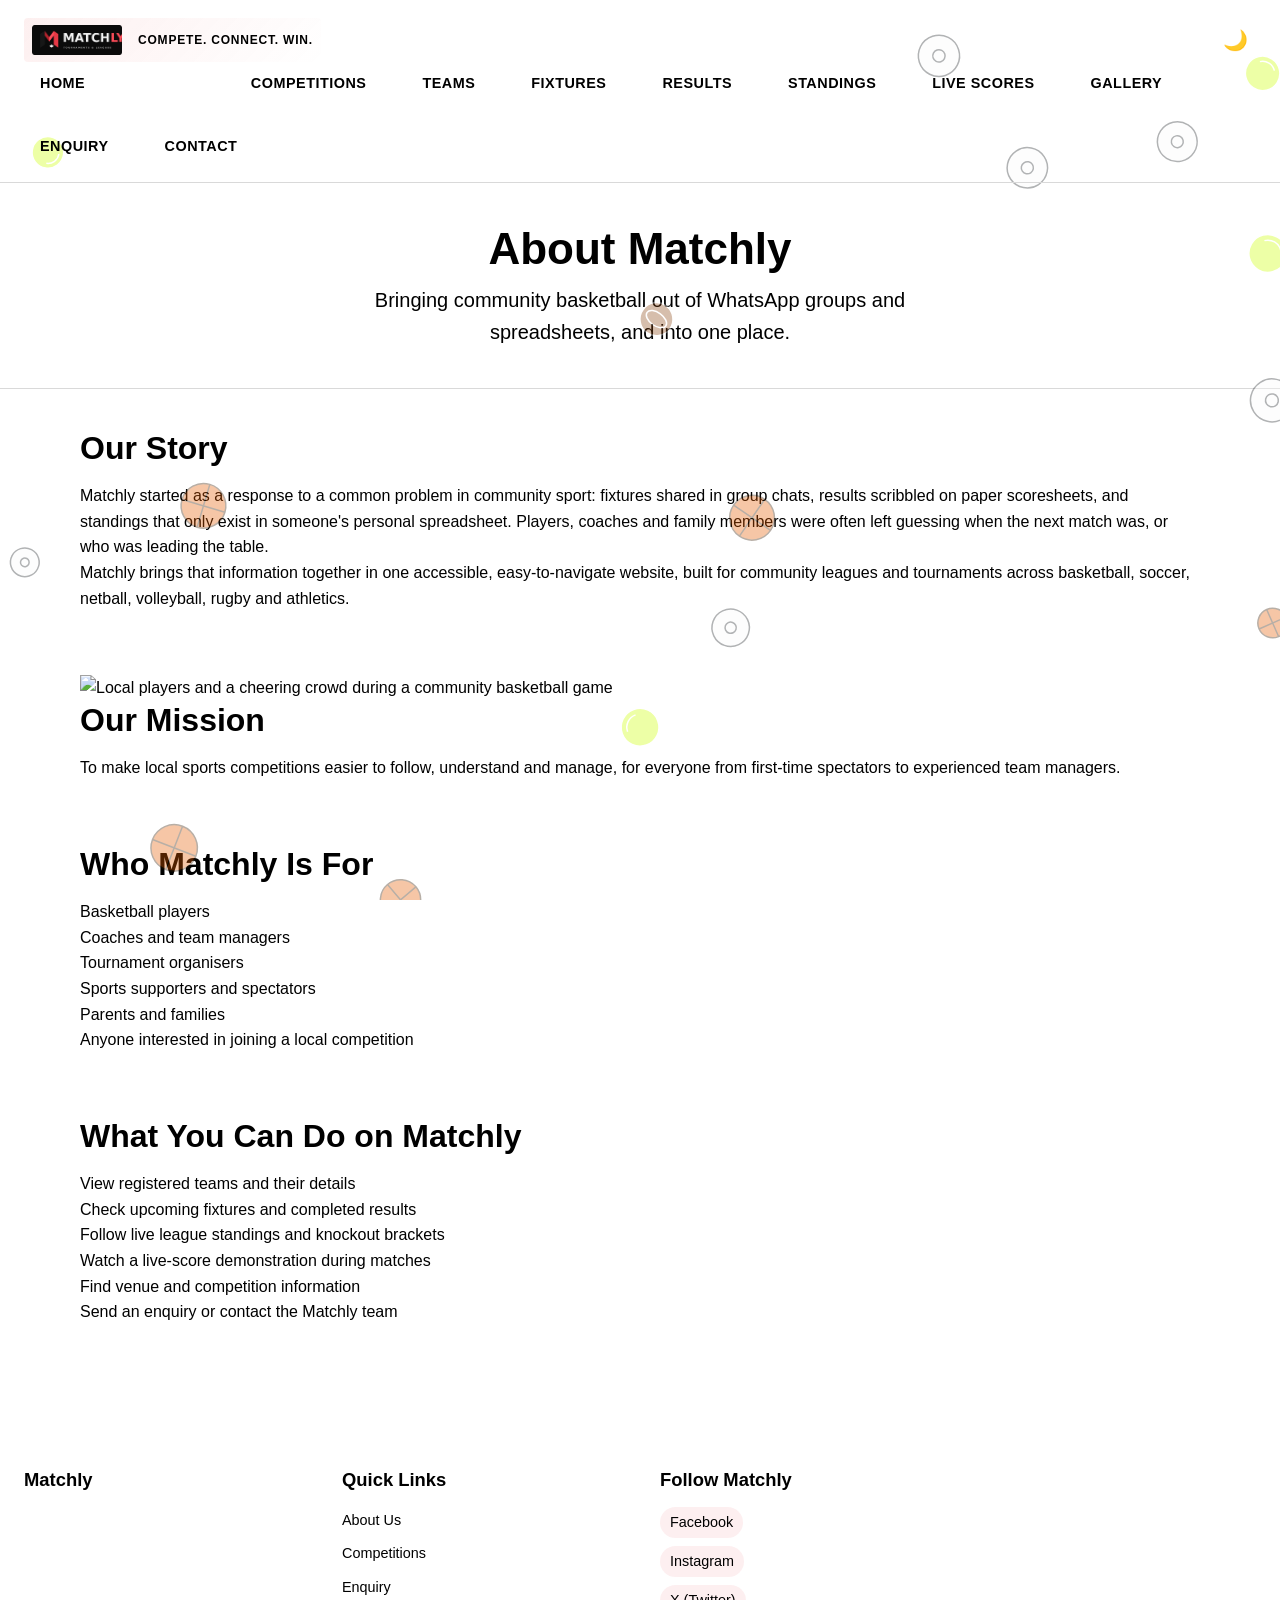
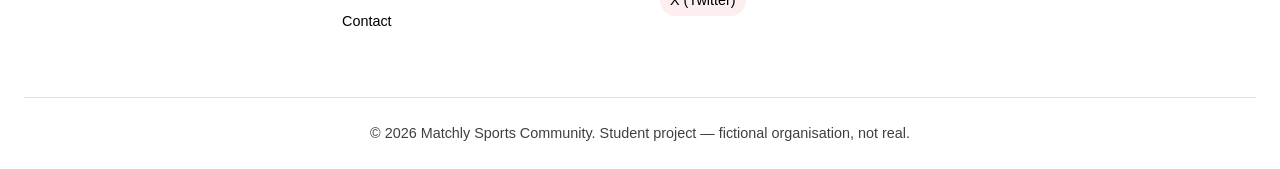
==== HTML pages/aboutUs.html @ 0869d288 "copied all my part 2 work into my part 3 repository I copied all my part 2 work into my part 3 repos" ====
<!DOCTYPE html>
<html lang="en">
<head>
  <meta charset="UTF-8" />
  <meta name="viewport" content="width=device-width, initial-scale=1.0" />
  <title>MATCHLY | Competitions</title>
  <meta name="description" content="Browse MATCHLY tournaments and leagues, view the knockout bracket, and see how teams advance." />
  <link rel="stylesheet" href="../css/style.css">
  <script src="../js/script.js"></script>
</head>

<body>
  <a class="skip-link" href="#main-content">Skip to main content</a>

  <header class="site-header">
    <div class="logo">
      <a href="aboutUs.html">
        <img class="logo-mark" src="../Images/matchly.logo.png" alt="Matchly Logo" width="120" height="40" /> <p class="tagline">Compete. Connect. Win.</p>
      </a>
    </div>

    <button id="nav-toggle" class="nav-toggle" type="button" aria-controls="primary-navigation" aria-expanded="false">
      <span class="sr-only">Open menu</span>
      &#9776;
    </button>

    <button id="theme-toggle" class="theme-toggle" type="button" aria-label="Switch to dark mode">&#127769;</button>

    <nav class="site-nav" aria-label="Primary navigation">
      <ul id="primary-navigation" class="nav-links">
        <li><a href="index.html">Home</a></li>
        <li><a href="aboutUs.html" aria-current="page">About</a></li>
        <li><a href="competitions.html">Competitions</a></li>
        <li><a href="teams.html">Teams</a></li>
        <li><a href="fixtures.html">Fixtures</a></li>
        <li><a href="results.html">Results</a></li>
        <li><a href="standings.html">Standings</a></li>
        <li><a href="liveScores.html">Live Scores</a></li>
        <li><a href="gallery.html">Gallery</a></li>
        <li><a href="enquiry.html">Enquiry</a></li>
        <li><a href="contact.html">Contact</a></li>
      </ul>
    </nav>
  </header>

  <main id="main-content">

    <section class="page-hero">
      <h1>About Matchly</h1>
      <p>Bringing community basketball out of WhatsApp groups and spreadsheets, and into one place.</p>
    </section>

    <section class="about-story">
      <h2>Our Story</h2>
      <p>Matchly started as a response to a common problem in community sport: fixtures shared in group chats, results scribbled on paper scoresheets, and standings that only exist in someone's personal spreadsheet. Players, coaches and family members were often left guessing when the next match was, or who was leading the table.</p>
      <p>Matchly brings that information together in one accessible, easy-to-navigate website, built for community leagues and tournaments across basketball, soccer, netball, volleyball, rugby and athletics.</p>
    </section>

    <figure class="about-image">
      <img src="https://images.pexels.com/photos/31747029/pexels-photo-31747029.jpeg?auto=compress&cs=tinysrgb&w=500" alt="Local players and a cheering crowd during a community basketball game" />
    </figure>

    <section class="about-mission">
      <h2>Our Mission</h2>
      <p>To make local sports competitions easier to follow, understand and manage, for everyone from first-time spectators to experienced team managers.</p>
    </section>

    <section class="about-audience">
      <h2>Who Matchly Is For</h2>
      <ul class="audience-list">
        <li>Basketball players</li>
        <li>Coaches and team managers</li>
        <li>Tournament organisers</li>
        <li>Sports supporters and spectators</li>
        <li>Parents and families</li>
        <li>Anyone interested in joining a local competition</li>
      </ul>
    </section>

    <section class="about-features">
      <h2>What You Can Do on Matchly</h2>
      <ul class="audience-list">
        <li>View registered teams and their details</li>
        <li>Check upcoming fixtures and completed results</li>
        <li>Follow live league standings and knockout brackets</li>
        <li>Watch a live-score demonstration during matches</li>
        <li>Find venue and competition information</li>
        <li>Send an enquiry or contact the Matchly team</li>
      </ul>
    </section>


  </main>

  <footer class="site-footer">
    <div class="footer-about">
      <h2>Matchly</h2>
    </div>

    <nav class="footer-links" aria-label="Footer navigation">
      <h3>Quick Links</h3>
      <ul>
        <li><a href="aboutUs.html">About Us</a></li>
        <li><a href="competitions.html">Competitions</a></li>
        <li><a href="enquiry.html">Enquiry</a></li>
        <li><a href="contact.html">Contact</a></li>
      </ul>
    </nav>

    <div class="footer-social">
      <h3>Follow Matchly</h3>
      <ul class="social-links">
        <li><a href="#" aria-label="Matchly on Facebook">Facebook</a></li>
        <li><a href="#" aria-label="Matchly on Instagram">Instagram</a></li>
        <li><a href="#" aria-label="Matchly on X (Twitter)">X (Twitter)</a></li>
      </ul>
    </div>

    <p class="copyright">&copy; 2026 Matchly Sports Community. Student project &mdash; fictional organisation, not real.</p>
  </footer>

</body>
</html>
---- css/style.css ----
/* 1. RESET / DEFAULTS */

* {
  box-sizing: border-box;
  margin: 0;
  padding: 0;
}

html {
  -webkit-text-size-adjust: 100%;
  scroll-behavior: smooth;
}

body {
  min-height: 100vh;
}

img {
  max-width: 100%;
  display: block;
}

a {
  color: inherit;
  text-decoration: none;
}

button {
  font: inherit;
  cursor: pointer;
  border: none;
  background: none;
}

input,
textarea,
select {
  font: inherit;
  color: inherit;
}

h1, h2, h3, h4, h5, h6 {
  font-weight: 700;
  line-height: 1.2;
}

p {
  line-height: 1.6;
}

ul, ol {
  list-style: none;
}


/* 2. VARIABLES / DESIGN SYSTEM */

:root {
  /*  LIGHT MODE COLOURS */
  -color-bg: #F8F1E5;
  -color-surface: #FFFFFF;
  -color-header-bg: #FFFFFF;
  -color-footer-bg: #111111;
  -color-footer-text: #F8F1E5;
  -color-text: #111111;
  -color-text-secondary: rgba(17, 17, 17, 0.7);
  --color-border: #D9D9D9;
  -color-primary: #E63A3A;
  -color-primary-hover: #B4232C;

  --shadow-sm: 0 1px 3px rgba(0, 0, 0, 0.08);
  --shadow-md: 0 4px 14px rgba(0, 0, 0, 0.12);

  --radius-sm: 4px;
  --radius-md: 10px;
  --radius-lg: 20px;

  --space-xs: 0.5rem;
  --space-sm: 1rem;
  --space-md: 1.5rem;
  --space-lg: 2.5rem;
  --space-xl: 4rem;

  --font-size-sm: 0.9rem;
  --font-size-base: 1rem;
  --font-size-lg: 1.25rem;
  --font-size-xl: 2rem;
  --font-size-xxl: 2.75rem;

  --max-width: 1200px;
  --transition-speed: 0.2s;
}

/* ---- DARK MODE COLOURS ---- */
/* Activated when <html data-theme="dark"> is set  */
[data-theme="dark"] {
  --color-bg: #0B0B0B;
  --color-surface: #242424;
  --color-header-bg: #171717;
  --color-footer-bg: #171717;
  --color-footer-text: #F5F5F5;
  --color-text: #F5F5F5;
  --color-text-secondary: #B8B8B8;
  --color-border: #333333;
  --color-primary: #E63946;
  --color-primary-hover: #FF4D5A;

  --shadow-sm: 0 1px 3px rgba(0, 0, 0, 0.5);
  --shadow-md: 0 4px 16px rgba(0, 0, 0, 0.6);
}


/*  3. GLOBAL PAGE STYLING */

body {
  font-family: 'Segoe UI', Roboto, Helvetica, Arial, sans-serif;
  background-color: var(--color-bg);
  color: var(--color-text);
  line-height: 1.6;
  transition: background-color var(--transition-speed), color var(--transition-speed);
}

.site-header,
footer.site-footer {
  width: 100%;
}

main {
  width: 100%;
  max-width: var(--max-width);
  margin-left: auto;
  margin-right: auto;
  padding: 0 var(--space-lg); /* Increased side padding for the entire main area */
}

main > section:first-of-type {
  padding-top: var(--space-lg);
}

main > section {
  margin-bottom: var(--space-xl);
}

h1 { font-size: var(--font-size-xxl); }
h2 { font-size: var(--font-size-xl); margin-bottom: var(--space-sm); }
h3 { font-size: var(--font-size-lg); margin-bottom: var(--space-xs); }

p {
  color: var(--color-text-secondary);
}

a:hover {
  color: var(--color-primary);
}

/* Forces the page-hero bottom border/line to span the entire screen width */
.page-hero {
  text-align: center;
  padding: var(--space-xl) var(--space-md) var(--space-lg);
  border-bottom: 1px solid var(--color-border);
  margin-bottom: var(--space-lg);
  width: 100vw;
  position: relative;
  left: 50%;
  right: 50%;
  margin-left: -50vw;
  margin-right: -50vw;
  background-color: var(--color-header-bg);
}

.page-hero p {
  font-size: var(--font-size-lg);
  max-width: 650px;
  margin: var(--space-xs) auto 0;
}


/*  4. HEADER / NAVIGATION */

.site-header {
  display: flex;
  align-items: center;
  justify-content: space-between;
  flex-wrap: wrap;
  background-color: var(--color-header-bg);
  border-bottom: 1px solid var(--color-border);
  padding: var(--space-sm) var(--space-md);
  position: sticky;
  top: 0;
  z-index: 100;
}

.logo a {
  display: flex;
  align-items: center;
  gap: var(--space-sm);
  padding: 4px 8px;
  background: linear-gradient(135deg, rgba(230, 58, 58, 0.08), transparent);
  border-left: 3px solid var(--color-primary);
  border-radius: var(--radius-sm);
}

.logo-mark {
  width: 90px;
  height: 36px;
  object-fit: contain;
}

.logo-container {
  display: flex;
  flex-direction: column;
}

.logo-text {
  font-size: 1.35rem;
  font-weight: 900;
  letter-spacing: 1.5px;
  color: var(--color-text);
  text-transform: uppercase;
  line-height: 1.1;
}

.tagline {
  font-size: 0.75rem;
  font-weight: 700;
  color: var(--color-primary);
  letter-spacing: 0.8px;
  text-transform: uppercase;
  margin-top: 1px;
}

.site-nav {
  display: flex;
  align-items: center;
}

.nav-links {
  display: flex;
  flex-wrap: wrap;
  align-items: center;
  gap: var(--space-md);
}

.nav-links a {
  display: inline-block;
  font-weight: 700;
  font-size: var(--font-size-sm);
  letter-spacing: 0.5px;
  text-transform: uppercase;
  color: var(--color-text);
  padding: 0.5rem 1rem;
  border-radius: var(--radius-lg);
  transition: background-color var(--transition-speed), color var(--transition-speed);
}

.nav-links a:hover {
  background-color: var(--color-primary);
  color: #FFFFFF;
}

.nav-links a[aria-current="page"] {
  background-color: var(--color-primary);
  color: #FFFFFF;
}

.nav-toggle {
  display: none;
  font-size: 1.5rem;
  color: var(--color-text);
  padding: var(--space-xs);
}

.theme-toggle {
  font-size: 1.25rem;
  padding: var(--space-xs);
  margin-left: var(--space-sm);
  border-radius: var(--radius-sm);
  transition: background-color var(--transition-speed);
}

.theme-toggle:hover {
  background-color: var(--color-bg);
}


/* 5. HERO SECTIONS */

.hero {
  display: flex;
  align-items: center;
  justify-content: space-between;
  gap: var(--space-xl);
  padding: var(--space-xl) 0;
  flex-wrap: wrap;
}

.hero-text {
  flex: 1 1 400px;
}

.hero-text h1 {
  margin-bottom: var(--space-sm);
}

.hero-text p {
  font-size: var(--font-size-lg);
  margin-bottom: var(--space-md);
  max-width: 500px;
}

.hero-image {
  flex: 1 1 400px;
}

.hero-image img {
  border-radius: var(--radius-lg);
  box-shadow: var(--shadow-md);
  width: 100%;
  height: 350px;
  object-fit: cover;
}

.page-hero {
  text-align: center;
  padding: var(--space-xl) 0 var(--space-lg);
  border-bottom: 1px solid var(--color-border);
  margin-bottom: var(--space-lg);
}

.page-hero p {
  font-size: var(--font-size-lg);
  max-width: 650px;
  margin: var(--space-xs) auto 0;
}


/* 6. CARD GRID SYSTEM (reused by Home, Teams, Competitions, Gallery) */

.card-grid {
  display: grid;
  grid-template-columns: repeat(auto-fit, minmax(220px, 1fr));
  gap: var(--space-md);
}

.tag-card {
  background-color: var(--color-surface);
  border: 1px solid var(--color-border);
  border-radius: var(--radius-md);
  padding: var(--space-md);
  text-align: center;
  transition: transform var(--transition-speed), box-shadow var(--transition-speed);
}

.tag-card:hover {
  transform: translateY(-4px);
  box-shadow: var(--shadow-md);
}

.tag-card h3 {
  color: var(--color-primary);
}

.home-cta {
  text-align: center;
  padding: var(--space-lg);
  background-color: var(--color-surface);
  border: 1px solid var(--color-border);
  border-radius: var(--radius-md);
}

.home-cta p {
  margin-bottom: var(--space-md);
}


/* 7. UPCOMING MATCH CARD */

.match-card {
  display: flex;
  align-items: center;
  justify-content: space-between;
  flex-wrap: wrap;
  gap: var(--space-md);
  background-color: var(--color-surface);
  border: 1px solid var(--color-border);
  border-radius: var(--radius-md);
  padding: var(--space-md) var(--space-lg);
  transition: box-shadow var(--transition-speed);
}

.match-card:hover {
  box-shadow: var(--shadow-md);
}

.match-team {
  display: flex;
  flex-direction: column;
  align-items: center;
  gap: var(--space-xs);
  font-weight: 700;
}

.badge-initial {
  display: flex;
  align-items: center;
  justify-content: center;
  width: 44px;
  height: 44px;
  border-radius: 50%;
  background-color: var(--color-primary);
  color: #FFFFFF;
  font-weight: 800;
  font-size: var(--font-size-lg);
}

.match-vs {
  font-weight: 800;
  color: var(--color-text-secondary);
  font-size: var(--font-size-lg);
}

.match-details {
  text-align: right;
  font-size: var(--font-size-sm);
  color: var(--color-text-secondary);
}

.match-details strong {
  color: var(--color-text);
}


/* 8. COMPETITIONS PAGE (tabs are also reused by the Standings page) */

.tab-buttons {
  display: flex;
  flex-wrap: wrap;
  gap: var(--space-xs);
  margin-bottom: var(--space-lg);
  border-bottom: 1px solid var(--color-border);
}

.tab-btn {
  padding: var(--space-sm) var(--space-md);
  font-weight: 700;
  color: var(--color-text-secondary);
  border-bottom: 3px solid transparent;
  transition: color var(--transition-speed), border-color var(--transition-speed);
}

.tab-btn:hover {
  color: var(--color-primary);
}

.tab-btn[aria-selected="true"] {
  color: var(--color-primary);
  border-bottom-color: var(--color-primary);
}

.competition-card {
  background-color: var(--color-surface);
  border: 1px solid var(--color-border);
  border-radius: var(--radius-md);
  overflow: hidden;
  padding-bottom: var(--space-md);
  transition: transform var(--transition-speed), box-shadow var(--transition-speed);
}

.competition-card:hover {
  transform: translateY(-4px);
  box-shadow: var(--shadow-md);
}

.competition-card img {
  width: 100%;
  height: 160px;
  object-fit: cover;
}

.competition-card h3,
.competition-card > p,
.competition-card .btn {
  margin-left: var(--space-sm);
  margin-right: var(--space-sm);
}

.competition-card h3 {
  margin-top: var(--space-sm);
}

.competition-card .btn {
  margin-top: var(--space-sm);
}

.sport-tag {
  display: inline-block;
  margin: var(--space-sm) var(--space-sm) 0;
  padding: 2px 10px;
  background-color: var(--color-primary);
  color: #FFFFFF;
  font-size: var(--font-size-sm);
  font-weight: 700;
  border-radius: var(--radius-sm);
}

.bracket {
  margin-top: var(--space-xl);
}

.bracket-round {
  margin-bottom: var(--space-md);
}

.bracket-list li {
  background-color: var(--color-surface);
  border: 1px solid var(--color-border);
  border-radius: var(--radius-sm);
  padding: var(--space-sm);
  margin-bottom: var(--space-xs);
}

.bracket-list .winner {
  color: var(--color-primary);
  font-weight: 800;
}

.bracket-note {
  font-size: var(--font-size-sm);
  color: var(--color-text-secondary);
  margin-top: var(--space-sm);
}


/*  9. DATA TABLES (Standings, Results, Fixtures, Competitions preview table) */

.data-table {
  width: 100%;
  border-collapse: collapse;
  background-color: var(--color-surface);
  border-radius: var(--radius-md);
  overflow: hidden;
}

.data-table caption {
  text-align: left;
  font-weight: 700;
  padding: var(--space-sm);
  background-color: var(--color-surface);
}

.data-table th,
.data-table td {
  padding: var(--space-sm);
  text-align: left;
  border-bottom: 1px solid var(--color-border);
  font-size: var(--font-size-sm);
}

.data-table th {
  background-color: var(--color-bg);
  font-weight: 700;
  text-transform: uppercase;
  letter-spacing: 0.5px;
}

.data-table tbody tr:hover {
  background-color: var(--color-bg);
}

.table-note {
  font-size: var(--font-size-sm);
  color: var(--color-text-secondary);
  margin-top: var(--space-xs);
}

.fixture-table-section,
.results-table-section,
.tab-panel {
  overflow-x: auto;
}

.fixture-filters form,
.athletics-fixtures,
.athletics-results,
.athletics-highlights {
  background-color: var(--color-surface);
  border: 1px solid var(--color-border);
  border-radius: var(--radius-md);
  padding: var(--space-md);
}

.fixture-filters form {
  display: flex;
  flex-wrap: wrap;
  gap: var(--space-md);
  align-items: flex-end;
}

.filter-field {
  display: flex;
  flex-direction: column;
  gap: var(--space-xs);
  min-width: 180px;
}

.filter-field label {
  font-weight: 700;
  font-size: var(--font-size-sm);
}

.filter-field select {
  padding: 0.6rem;
  border: 1px solid var(--color-border);
  border-radius: var(--radius-sm);
  background-color: var(--color-bg);
  color: var(--color-text);
}

.athletics-fixtures li,
.athletics-results li {
  padding: var(--space-xs) 0;
  border-bottom: 1px solid var(--color-border);
}

.athletics-fixtures li:last-child,
.athletics-results li:last-child {
  border-bottom: none;
}

.no-results {
  text-align: center;
  color: var(--color-text-secondary);
  padding: var(--space-md);
}


/* 10. BUTTONS */

.btn {
  display: inline-block;
  padding: 0.75rem 1.5rem;
  border-radius: var(--radius-sm);
  font-weight: 700;
  font-size: var(--font-size-base);
  text-align: center;
  cursor: pointer;
  transition: background-color var(--transition-speed), color var(--transition-speed), transform var(--transition-speed);
}

.btn-primary {
  background-color: var(--color-primary);
  color: #FFFFFF;
}

.btn-primary:hover {
  background-color: var(--color-primary-hover);
}

.btn-secondary {
  background-color: transparent;
  color: var(--color-primary);
  border: 2px solid var(--color-primary);
}

.btn-secondary:hover {
  background-color: var(--color-primary);
  color: #FFFFFF;
}

.btn-block {
  display: block;
  width: 100%;
}

.btn:active {
  transform: scale(0.98);
}


/* 11. ENQUIRY FORM */

.enquiry-form-section {
  max-width: 600px;
  margin: 0 auto;
}

.form-field {
  margin-bottom: var(--space-md);
  display: flex;
  flex-direction: column;
}

.form-field label {
  font-weight: 700;
  margin-bottom: var(--space-xs);
}

.form-field input,
.form-field textarea,
.form-field select {
  padding: 0.75rem;
  border: 1px solid var(--color-border);
  border-radius: var(--radius-sm);
  background-color: var(--color-surface);
  color: var(--color-text);
  transition: border-color var(--transition-speed);
}

.form-field textarea {
  resize: vertical;
  min-height: 140px;
}

.form-field input:focus,
.form-field textarea:focus,
.form-field select:focus {
  outline: none;
  border-color: var(--color-primary);
}

.field-error {
  display: block;
  color: var(--color-primary-hover);
  font-size: var(--font-size-sm);
  margin-top: var(--space-xs);
  min-height: 1.2em;
}

.form-success {
  margin-top: var(--space-md);
  padding: var(--space-sm);
  border: 2px solid var(--color-primary);
  border-radius: var(--radius-sm);
  color: var(--color-primary);
  font-weight: 700;
  text-align: center;
}

.team-search form {
  display: flex;
  flex-wrap: wrap;
  gap: var(--space-md);
  align-items: flex-end;
  margin-bottom: var(--space-lg);
}

.team-search label {
  font-weight: 700;
  font-size: var(--font-size-sm);
  display: block;
  margin-bottom: var(--space-xs);
}

.team-search input[type="search"],
.team-search select {
  padding: 0.6rem;
  border: 1px solid var(--color-border);
  border-radius: var(--radius-sm);
  background-color: var(--color-surface);
  color: var(--color-text);
}


/*  12. CONTACT PAGE */

.contact-details {
  max-width: 700px;
  margin: 0 auto;
  background-color: var(--color-surface);
  border: 1px solid var(--color-border);
  border-radius: var(--radius-md);
  padding: var(--space-lg);
}

.contact-image img {
  border-radius: var(--radius-md);
  margin-bottom: var(--space-md);
  width: 100%;
  height: 220px;
  object-fit: cover;
}

.contact-list li {
  padding: var(--space-sm) 0;
  border-bottom: 1px solid var(--color-border);
}

.contact-list li:last-child {
  border-bottom: none;
}

.contact-label {
  display: inline-block;
  color: var(--color-primary);
  font-weight: 800;
  margin-right: var(--space-xs);
}


/* TEAMS PAGE */

.team-card {
  background-color: var(--color-surface);
  border: 1px solid var(--color-border);
  border-radius: var(--radius-md);
  padding: var(--space-md);
  transition: transform var(--transition-speed), box-shadow var(--transition-speed);
}

.team-card:hover {
  transform: translateY(-4px);
  box-shadow: var(--shadow-md);
}

.team-card img {
  border-radius: var(--radius-sm);
  width: 100%;
  height: 160px;
  object-fit: cover;
  margin-bottom: var(--space-sm);
}

.photo-credit {
  font-size: 0.75rem;
  color: var(--color-text-secondary);
  margin: var(--space-xs) 0;
}

.photo-credit a {
  text-decoration: underline;
}


/*  GALLERY PAGE */

.gallery-filters {
  margin-bottom: var(--space-lg);
}

.filter-buttons {
  display: flex;
  flex-wrap: wrap;
  gap: var(--space-xs);
}

.filter-btn {
  padding: 0.5rem 1rem;
  border: 2px solid var(--color-border);
  border-radius: var(--radius-lg);
  font-weight: 700;
  font-size: var(--font-size-sm);
  color: var(--color-text);
  transition: background-color var(--transition-speed), color var(--transition-speed), border-color var(--transition-speed);
}

.filter-btn:hover {
  border-color: var(--color-primary);
  color: var(--color-primary);
}

.filter-btn[aria-pressed="true"] {
  background-color: var(--color-primary);
  border-color: var(--color-primary);
  color: #FFFFFF;
}

.gallery-grid {
  display: grid;
  grid-template-columns: repeat(auto-fit, minmax(260px, 1fr));
  gap: var(--space-md);
}

.gallery-item figure {
  background-color: var(--color-surface);
  border: 1px solid var(--color-border);
  border-radius: var(--radius-md);
  overflow: hidden;
}

.gallery-item img {
  width: 100%;
  height: 200px;
  object-fit: cover;
}

.gallery-item figcaption {
  padding: var(--space-sm);
  font-size: var(--font-size-sm);
  color: var(--color-text-secondary);
}

.gallery-item figcaption a {
  text-decoration: underline;
}

.gallery-disclaimer {
  font-size: var(--font-size-sm);
  color: var(--color-text-secondary);
  text-align: center;
}


/* 15. LIVE SCORES PAGE */

.live-game-card {
  background-color: var(--color-surface);
  border: 1px solid var(--color-border);
  border-radius: var(--radius-md);
  padding: var(--space-md);
  margin-bottom: var(--space-md);
  position: relative;
}

.live-badge {
  display: inline-block;
  background-color: var(--color-primary);
  color: #FFFFFF;
  font-weight: 800;
  font-size: var(--font-size-sm);
  padding: 2px 10px;
  border-radius: var(--radius-sm);
  margin-bottom: var(--space-sm);
}

.live-score {
  display: flex;
  align-items: center;
  justify-content: center;
  gap: var(--space-sm);
  font-size: var(--font-size-xl);
  font-weight: 800;
  margin-bottom: var(--space-xs);
}

.live-team {
  font-size: var(--font-size-base);
  font-weight: 700;
}

.live-dash {
  color: var(--color-text-secondary);
}

.live-status,
.live-venue {
  text-align: center;
  color: var(--color-text-secondary);
  font-size: var(--font-size-sm);
}

.upcoming-live {
  background-color: var(--color-surface);
  border: 1px solid var(--color-border);
  border-radius: var(--radius-md);
  padding: var(--space-md);
}

.live-disclaimer {
  font-size: var(--font-size-sm);
  color: var(--color-text-secondary);
  text-align: center;
}


/* 16. FOOTER  */
.site-footer {
  background: linear-gradient(180deg, var(--color-surface) 0%, var(--color-footer-bg) 100%);
  color: var(--color-footer-text);
  padding: calc(var(--space-xl) + 1rem) var(--space-md) var(--space-md);
  display: grid;
  grid-template-columns: repeat(auto-fit, minmax(220px, 1fr));
  gap: var(--space-lg);
  border-top: 3px solid var(--color-primary);
  position: relative;
  overflow: hidden;
}

.site-footer::before {
  content: '';
  position: absolute;
  top: -50px;
  right: -50px;
  width: 200px;
  height: 200px;
  background: var(--color-primary);
  opacity: 0.08;
  border-radius: 50%;
  pointer-events: none;
}

.site-footer h2,
.site-footer h3 {
  color: var(--color-text);
  font-size: 1.15rem;
  margin-bottom: var(--space-sm);
  position: relative;
}

[data-theme="dark"] .site-footer h2,
[data-theme="dark"] .site-footer h3 {
  color: var(--color-footer-text);
}

.site-footer .footer-links a,
.site-footer .footer-social a {
  color: var(--color-text-secondary);
  font-size: var(--font-size-sm);
  transition: all var(--transition-speed) ease;
}

[data-theme="dark"] .site-footer .footer-links a,
[data-theme="dark"] .site-footer .footer-social a {
  color: var(--color-footer-text);
  opacity: 0.85;
}

.footer-links ul,
.footer-social ul {
  display: flex;
  flex-direction: column;
  gap: var(--space-xs);
}

/* Cute link hover slide */
.footer-links a {
  display: inline-block;
}

.footer-links a:hover {
  opacity: 1;
  color: var(--color-primary);
  transform: translateX(4px);
}

/* pill badges for social links */
.social-links a {
  display: inline-flex;
  align-items: center;
  gap: var(--space-xs);
  padding: 4px 10px;
  background-color: rgba(230, 57, 70, 0.08);
  border-radius: var(--radius-lg);
  width: fit-content;
}

.social-links a:hover {
  background-color: var(--color-primary);
  color: #FFFFFF !important;
  transform: translateX(4px);
}

.copyright {
  grid-column: 1 / -1;
  border-top: 1px solid var(--color-border);
  padding-top: var(--space-md);
  margin-top: var(--space-md);
  font-size: var(--font-size-sm);
  text-align: center;
  opacity: 0.75;
  color: var(--color-text-secondary);
}

[data-theme="dark"] .copyright {
  color: var(--color-footer-text);
}

/*  17. RESPONSIVE DESIGN */

@media (max-width: 900px) {
  .hero {
    flex-direction: column;
    text-align: center;
  }

  .hero-image {
    order: -1;
  }

  .match-card {
    flex-direction: column;
    text-align: center;
  }

  .match-details {
    text-align: center;
  }
}

@media (max-width: 600px) {
  .nav-toggle {
    display: block;
    order: 2;
  }

  .theme-toggle {
    order: 1;
  }

  .site-nav {
    width: 100%;
    order: 3;
  }

  .nav-links {
    display: none;
    flex-direction: column;
    align-items: stretch;
    width: 100%;
    gap: 0;
    padding-top: var(--space-sm);
  }

  .nav-links.nav-open {
    display: flex;
  }

  .nav-links a {
    width: 100%;
    padding: var(--space-sm) 0;
    border-bottom: 1px solid var(--color-border);
  }

  h1 { font-size: var(--font-size-xl); }
  h2 { font-size: var(--font-size-lg); }

  .card-grid,
  .gallery-grid {
    grid-template-columns: 1fr;
  }

  .tab-buttons {
    flex-wrap: wrap;
  }

  .fixture-filters form,
  .team-search form {
    flex-direction: column;
    align-items: stretch;
  }

  .data-table th,
  .data-table td {
    padding: var(--space-xs);
    font-size: 0.8rem;
  }

  .contact-details {
    padding: var(--space-md);
  }

  .site-footer {
    text-align: center;
  }

  .footer-links ul,
  .social-links {
    align-items: center;
  }
}


/*  18. ACCESSIBILITY */
.sr-only {
  position: absolute;
  width: 1px;
  height: 1px;
  padding: 0;
  margin: -1px;
  overflow: hidden;
  clip: rect(0, 0, 0, 0);
  white-space: nowrap;
  border: 0;
}

.skip-link {
  position: absolute;
  top: -100px;
  left: 0;
  background-color: var(--color-primary);
  color: #FFFFFF;
  padding: var(--space-sm) var(--space-md);
  z-index: 1000;
  transition: top var(--transition-speed);
}

.skip-link:focus {
  top: 0;
}

a:focus-visible,
button:focus-visible,
input:focus-visible,
textarea:focus-visible,
select:focus-visible {
  outline: 3px solid var(--color-primary);
  outline-offset: 2px;
}

@media (prefers-reduced-motion: reduce) {
  * {
    animation-duration: 0.001ms !important;
    animation-iteration-count: 1 !important;
    transition-duration: 0.001ms !important;
    scroll-behavior: auto !important;
  }
}


/* 19. INTERACTION STATES  */

a,
button,
.tag-card,
.competition-card,
.match-card,
.team-card,
.gallery-item figure,
.live-game-card,
input,
textarea,
select {
  transition: background-color var(--transition-speed) ease,
              color var(--transition-speed) ease,
              border-color var(--transition-speed) ease,
              box-shadow var(--transition-speed) ease,
              transform var(--transition-speed) ease;
}

/* BOUNCING SPORTS BALLS ANIMATION */

#sport-balls-canvas {
  position: fixed;
  top: 0;
  left: 0;
  width: 100vw;
  height: 100vh;
  pointer-events: none;
  z-index: 99; /* Sits right above background but below modals/headers */
  opacity: 0.35; /* Subtle and cute, doesn't distract from text */
}

[data-theme="dark"] #sport-balls-canvas {
  opacity: 0.45;
}

/*  PULSING LIVE BADGE ANIMATION */
@keyframes livePulse {
  0% {
    box-shadow: 0 0 0 0 rgba(230, 57, 70, 0.6);
    transform: scale(1);
  }
  70% {
    box-shadow: 0 0 0 10px rgba(230, 57, 70, 0);
    transform: scale(1.03);
  }
  100% {
    box-shadow: 0 0 0 0 rgba(230, 57, 70, 0);
    transform: scale(1);
  }
}

.live-badge, 
[data-status="live"] {
  animation: livePulse 2s infinite cubic-bezier(0.4, 0, 0.6, 1);
}

/*  SCROLL REVEAL ANIMATION CLASSES */
.reveal-on-scroll {
  opacity: 0;
  transform: translateY(30px);
  transition: opacity 0.8s ease-out, transform 0.8s cubic-bezier(0.16, 1, 0.3, 1);
  will-change: opacity, transform;
}

.reveal-on-scroll.is-visible {
  opacity: 1;
  transform: translateY(0);
}

/* GALLERY PHOTO STYLING  */

/* Main gallery container layout */
main > div[style*="flex"] {
  display: grid !important;
  grid-template-columns: repeat(auto-fit, minmax(320px, 1fr));
  gap: var(--space-lg, 24px);
  padding: var(--space-md, 16px) 0;
}

/* Individual sport section cards */
.gallery-category-section {
  background: var(--color-surface, #1e1e1e);
  border: 1px solid var(--color-border, #2b2b2b) !important;
  border-radius: 16px;
  padding: 24px !important;
  box-shadow: 0 8px 24px rgba(0, 0, 0, 0.2);
  transition: transform 0.3s ease, box-shadow 0.3s ease;
}

.gallery-category-section:hover {
  transform: translateY(-4px);
  box-shadow: 0 12px 32px rgba(230, 57, 70, 0.15);
}

/* Sport category headings */
.gallery-category-section h2 {
  font-size: 1.25rem;
  color: var(--color-text, #ffffff);
  margin-bottom: 16px;
  padding-bottom: 8px;
  border-bottom: 2px solid var(--color-primary, #e63946);
  display: inline-block;
}

/* Image grid inside each category */
.gallery-category-section div[style*="grid"] {
  display: grid !important;
  grid-template-columns: repeat(2, 1fr) !important;
  gap: 10px !important;
}

/* Individual photo figures */
.gallery-category-section figure {
  position: relative;
  overflow: hidden;
  border-radius: 10px;
  background: #000;
  aspect-ratio: 1 / 1;
}

/* Images with smooth zoom hover effect */
.gallery-category-section img {
  width: 100% !important;
  height: 100% !important;
  object-fit: cover !important;
  transition: transform 0.5s cubic-bezier(0.16, 1, 0.3, 1);
}

.gallery-category-section figure:hover img {
  transform: scale(1.08);
}

/* Caption styling */
.gallery-category-section figcaption {
  position: absolute;
  bottom: 0;
  left: 0;
  right: 0;
  background: linear-gradient(to top, rgba(0,0,0,0.8), transparent);
  color: #fff;
  padding: 8px;
  font-size: 0.85rem;
  text-align: center;
  opacity: 0;
  transition: opacity 0.3s ease;
}

.gallery-category-section figure:hover figcaption {
  opacity: 1;
}

/* Smooth filter transition effect */
.gallery-category-section {
  animation: fadeIn 0.4s ease-in-out;
}

@keyframes fadeIn {
  from { opacity: 0; transform: scale(0.97); }
  to { opacity: 1; transform: scale(1); }
}
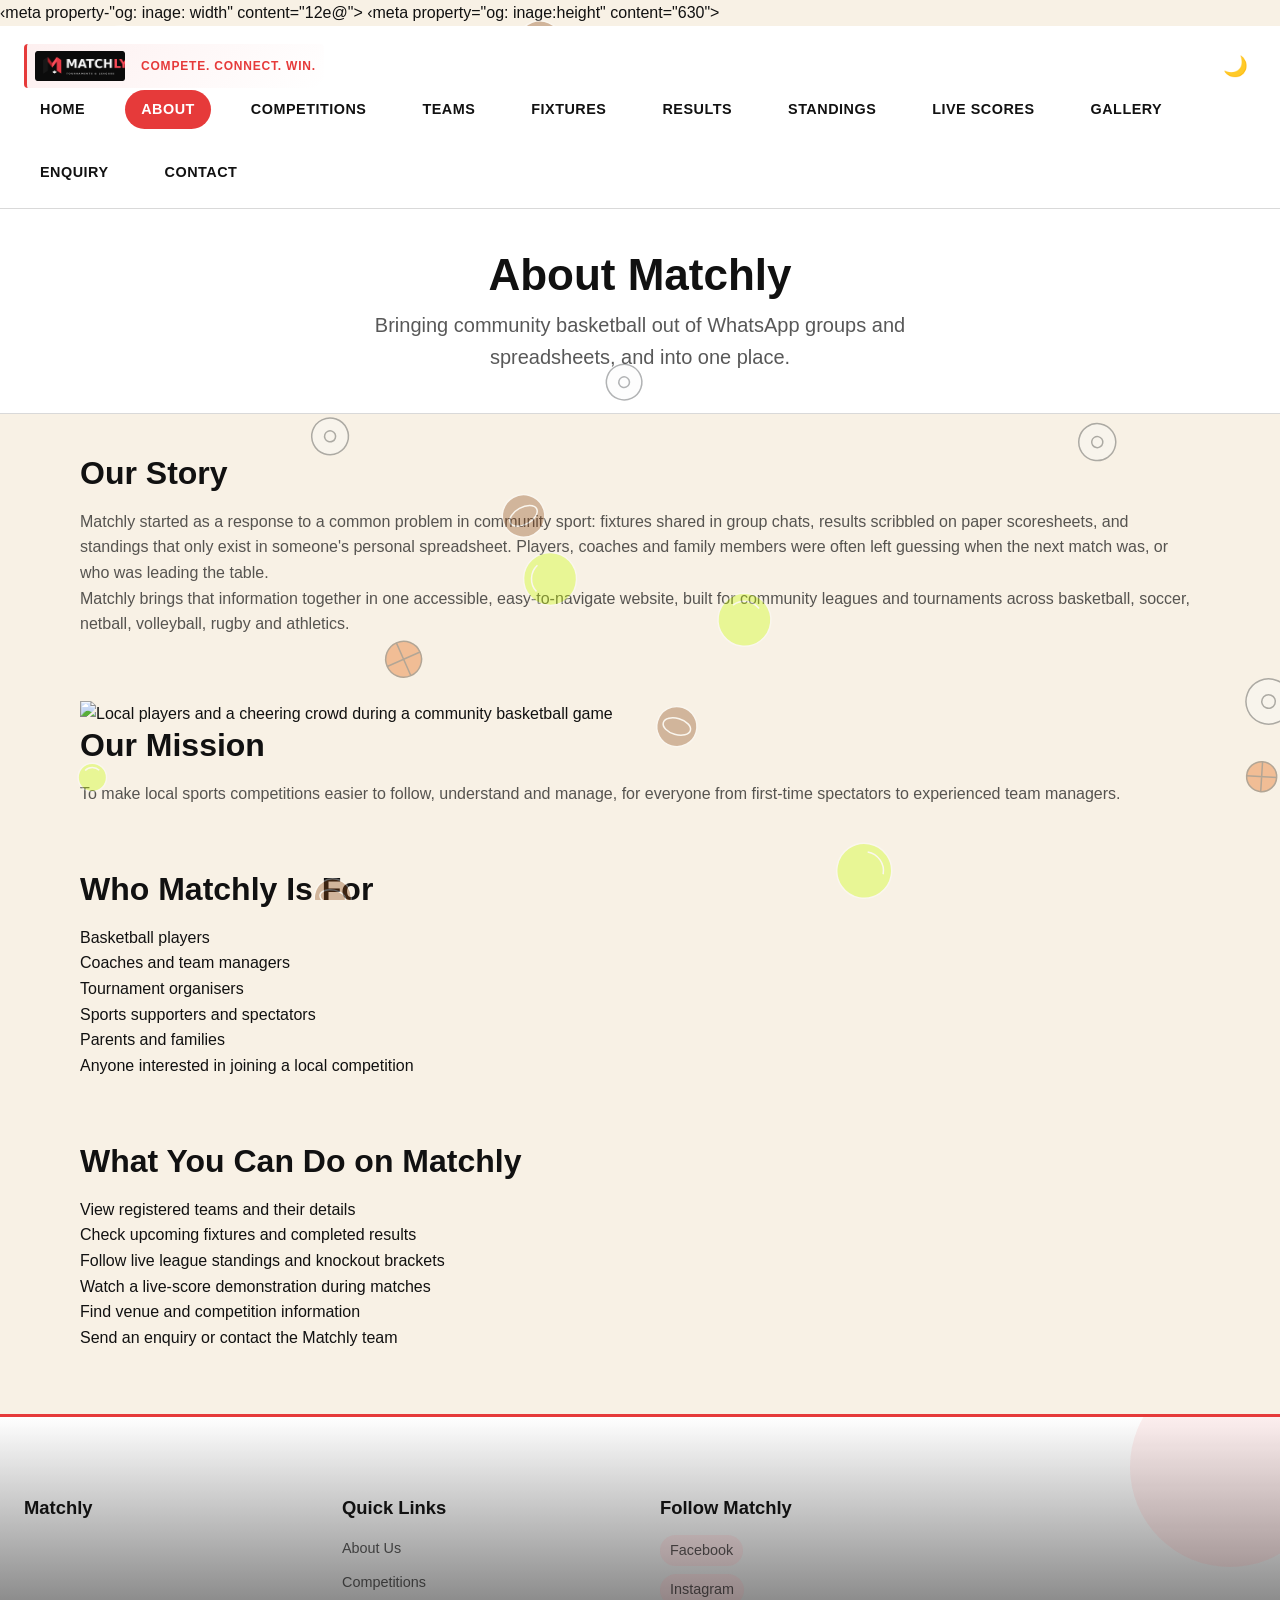
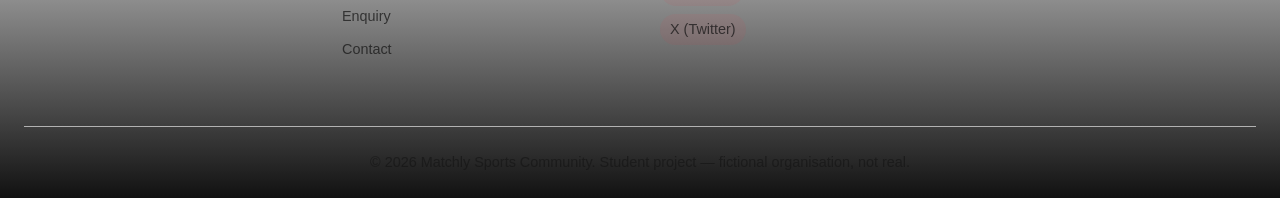
==== commit f167f642: "Update aboutUs.html" ====
--- a/HTML pages/aboutUs.html
+++ b/HTML pages/aboutUs.html
@@ -8,6 +8,14 @@
   <link rel="stylesheet" href="../css/style.css">
   <script src="../js/script.js"></script>
 </head>
+
+<meta property "og:type" content="website"›
+<meta property="og:url" content="                  >
+<meta property="og:title" content="                                 ">
+<meta property="og: description" content="
+<meta property="og: image content="../Images/matchly.logo.png">
+‹meta property-"og: inage: width" content="12e@">
+‹meta property="og: inage:height" content="630">
 
 <body>
   <a class="skip-link" href="#main-content">Skip to main content</a>
--- a/css/style.css
+++ b/css/style.css
@@ -57,16 +57,16 @@
 
 :root {
   /*  LIGHT MODE COLOURS */
-  -color-bg: #F8F1E5;
-  -color-surface: #FFFFFF;
-  -color-header-bg: #FFFFFF;
-  -color-footer-bg: #111111;
-  -color-footer-text: #F8F1E5;
-  -color-text: #111111;
-  -color-text-secondary: rgba(17, 17, 17, 0.7);
+  --color-bg: #F8F1E5;
+  --color-surface: #FFFFFF;
+  --color-header-bg: #FFFFFF;
+  --color-footer-bg: #111111;
+  --color-footer-text: #F8F1E5;
+  --color-text: #111111;
+  --color-text-secondary: rgba(17, 17, 17, 0.7);
   --color-border: #D9D9D9;
-  -color-primary: #E63A3A;
-  -color-primary-hover: #B4232C;
+  --color-primary: #E63A3A;
+  --color-primary-hover: #B4232C;
 
   --shadow-sm: 0 1px 3px rgba(0, 0, 0, 0.08);
   --shadow-md: 0 4px 14px rgba(0, 0, 0, 0.12);
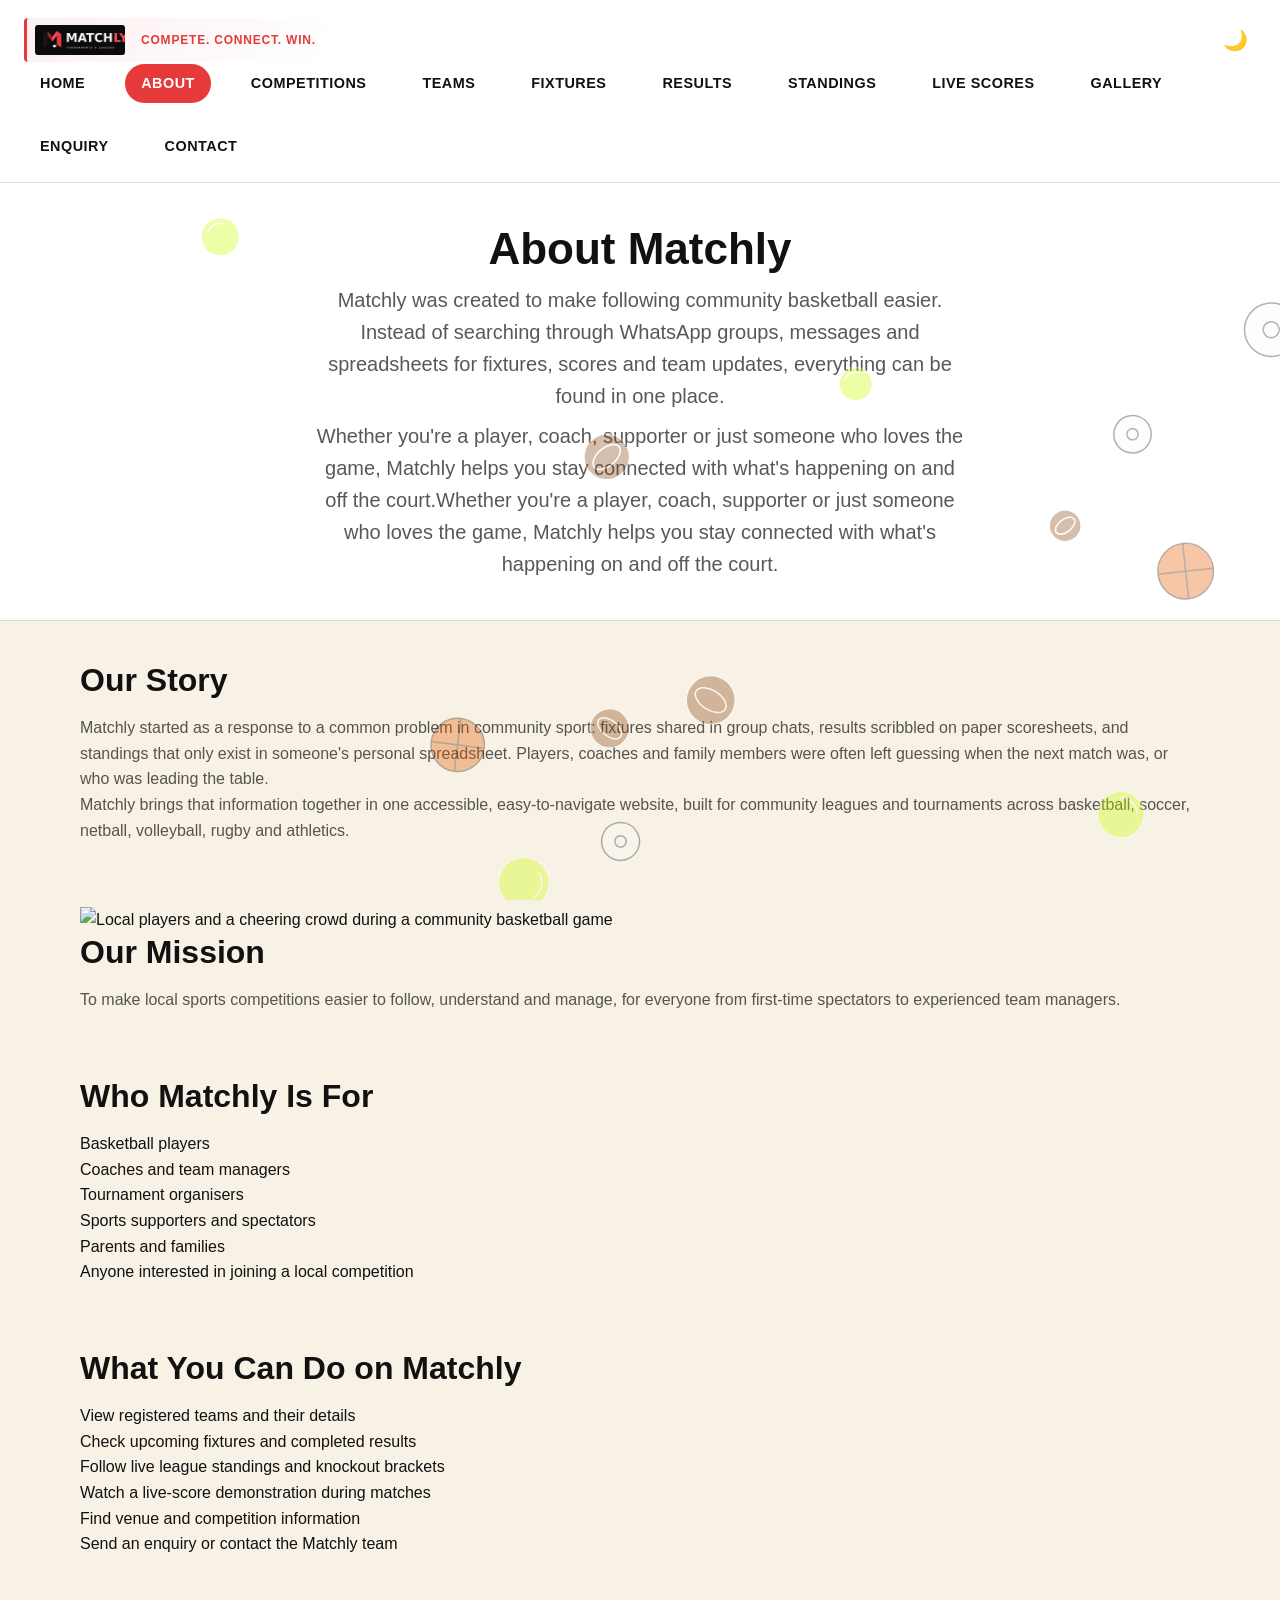
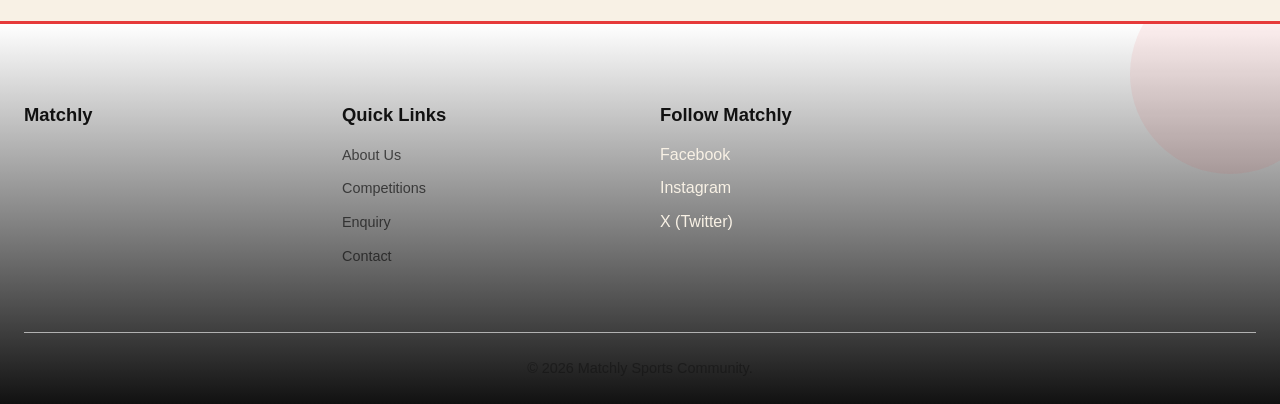
==== commit 067415b8: "Improve About page metadata and navigation Add page-specific SEO and social metadata, defer the scri" ====
--- a/HTML pages/aboutUs.html
+++ b/HTML pages/aboutUs.html
@@ -3,19 +3,12 @@
 <head>
   <meta charset="UTF-8" />
   <meta name="viewport" content="width=device-width, initial-scale=1.0" />
-  <title>MATCHLY | Competitions</title>
-  <meta name="description" content="Browse MATCHLY tournaments and leagues, view the knockout bracket, and see how teams advance." />
-  <link rel="stylesheet" href="../css/style.css">
-  <script src="../js/script.js"></script>
+    <title>About Matchly | Community Sports Platform</title>
+    <meta name="description" content="Learn about Matchly, a student project concept for bringing community sports fixtures, results, leagues and teams together." />
+    <link rel="stylesheet" href="../css/style.css">
+    <script src="../js/script.js"></script>
+
 </head>
-
-<meta property "og:type" content="website"›
-<meta property="og:url" content="                  >
-<meta property="og:title" content="                                 ">
-<meta property="og: description" content="
-<meta property="og: image content="../Images/matchly.logo.png">
-‹meta property-"og: inage: width" content="12e@">
-‹meta property="og: inage:height" content="630">
 
 <body>
   <a class="skip-link" href="#main-content">Skip to main content</a>
@@ -55,12 +48,14 @@
 
     <section class="page-hero">
       <h1>About Matchly</h1>
-      <p>Bringing community basketball out of WhatsApp groups and spreadsheets, and into one place.</p>
+      <p>Matchly was created to make following community basketball easier. Instead of searching through WhatsApp groups, messages and spreadsheets for fixtures, scores and team updates, everything can be found in one place.
+      <p>Whether you're a player, coach, supporter or just someone who loves the game, Matchly helps you stay connected with what's happening on and off the court.Whether you're a player, coach, supporter or just someone who loves the game, Matchly helps you stay connected with what's happening on and off the court.</p>
     </section>
 
     <section class="about-story">
       <h2>Our Story</h2>
-      <p>Matchly started as a response to a common problem in community sport: fixtures shared in group chats, results scribbled on paper scoresheets, and standings that only exist in someone's personal spreadsheet. Players, coaches and family members were often left guessing when the next match was, or who was leading the table.</p>
+      <p>Matchly started as a response to a common problem in community sport: fixtures shared in group chats, results scribbled on paper scoresheets, and standings that only exist in someone's personal spreadsheet.
+         Players, coaches and family members were often left guessing when the next match was, or who was leading the table.</p>
       <p>Matchly brings that information together in one accessible, easy-to-navigate website, built for community leagues and tournaments across basketball, soccer, netball, volleyball, rugby and athletics.</p>
     </section>
 
@@ -118,13 +113,13 @@
     <div class="footer-social">
       <h3>Follow Matchly</h3>
       <ul class="social-links">
-        <li><a href="#" aria-label="Matchly on Facebook">Facebook</a></li>
-        <li><a href="#" aria-label="Matchly on Instagram">Instagram</a></li>
-        <li><a href="#" aria-label="Matchly on X (Twitter)">X (Twitter)</a></li>
+        <li><span>Facebook</span></li>
+        <li><span>Instagram</span></li>
+        <li><span>X (Twitter)</span></li>
       </ul>
     </div>
 
-    <p class="copyright">&copy; 2026 Matchly Sports Community. Student project &mdash; fictional organisation, not real.</p>
+    <p class="copyright">&copy; 2026 Matchly Sports Community.</p>
   </footer>
 
 </body>
--- a/css/style.css
+++ b/css/style.css
@@ -4,6 +4,10 @@
   box-sizing: border-box;
   margin: 0;
   padding: 0;
+}
+
+[hidden] {
+  display: none !important;
 }
 
 html {
@@ -870,7 +874,7 @@
   gap: var(--space-md);
 }
 
-.gallery-item figure {
+.gallery-item {
   background-color: var(--color-surface);
   border: 1px solid var(--color-border);
   border-radius: var(--radius-md);
@@ -879,7 +883,7 @@
 
 .gallery-item img {
   width: 100%;
-  height: 200px;
+  height: 190px;
   object-fit: cover;
 }
 
@@ -1151,6 +1155,20 @@
   .site-footer {
     text-align: center;
   }
+
+  .gallery-lightbox {
+    width: 100%;
+    max-height: 100vh;
+    padding: var(--space-sm) 2.75rem;
+    border-radius: 0;
+  }
+
+  .gallery-lightbox figure img {
+    max-height: 68vh;
+  }
+
+  .lightbox-previous { left: 0.15rem; }
+  .lightbox-next { right: 0.15rem; }
 
   .footer-links ul,
   .social-links {
@@ -1277,86 +1295,157 @@
   transform: translateY(0);
 }
 
-/* GALLERY PHOTO STYLING  */
-
-/* Main gallery container layout */
-main > div[style*="flex"] {
-  display: grid !important;
-  grid-template-columns: repeat(auto-fit, minmax(320px, 1fr));
-  gap: var(--space-lg, 24px);
-  padding: var(--space-md, 16px) 0;
-}
-
-/* Individual sport section cards */
+/* GALLERY, MAP, AND FORM IMPROVEMENTS */
+.gallery-collections {
+  display: grid;
+  grid-template-columns: repeat(auto-fit, minmax(min(100%, 340px), 1fr));
+  gap: var(--space-lg);
+  margin-bottom: var(--space-xl);
+}
+
 .gallery-category-section {
-  background: var(--color-surface, #1e1e1e);
-  border: 1px solid var(--color-border, #2b2b2b) !important;
-  border-radius: 16px;
-  padding: 24px !important;
-  box-shadow: 0 8px 24px rgba(0, 0, 0, 0.2);
-  transition: transform 0.3s ease, box-shadow 0.3s ease;
-}
-
-.gallery-category-section:hover {
-  transform: translateY(-4px);
-  box-shadow: 0 12px 32px rgba(230, 57, 70, 0.15);
-}
-
-/* Sport category headings */
+  min-width: 0;
+  background-color: var(--color-surface);
+  border: 1px solid var(--color-border);
+  border-radius: var(--radius-md);
+  padding: var(--space-md);
+  box-shadow: var(--shadow-sm);
+}
+
 .gallery-category-section h2 {
-  font-size: 1.25rem;
-  color: var(--color-text, #ffffff);
-  margin-bottom: 16px;
-  padding-bottom: 8px;
-  border-bottom: 2px solid var(--color-primary, #e63946);
-  display: inline-block;
-}
-
-/* Image grid inside each category */
-.gallery-category-section div[style*="grid"] {
-  display: grid !important;
-  grid-template-columns: repeat(2, 1fr) !important;
-  gap: 10px !important;
-}
-
-/* Individual photo figures */
-.gallery-category-section figure {
-  position: relative;
+  padding-bottom: var(--space-xs);
+  border-bottom: 2px solid var(--color-primary);
+}
+
+.gallery-category-section .gallery-grid {
+  grid-template-columns: repeat(auto-fit, minmax(140px, 1fr));
+  gap: var(--space-sm);
+}
+
+.gallery-image-button {
+  display: block;
+  width: 100%;
   overflow: hidden;
-  border-radius: 10px;
-  background: #000;
-  aspect-ratio: 1 / 1;
-}
-
-/* Images with smooth zoom hover effect */
-.gallery-category-section img {
-  width: 100% !important;
-  height: 100% !important;
-  object-fit: cover !important;
-  transition: transform 0.5s cubic-bezier(0.16, 1, 0.3, 1);
-}
-
-.gallery-category-section figure:hover img {
-  transform: scale(1.08);
-}
-
-/* Caption styling */
-.gallery-category-section figcaption {
+  cursor: zoom-in;
+}
+
+.gallery-image-button img {
+  transition: transform var(--transition-speed) ease;
+}
+
+.gallery-image-button:hover img,
+.gallery-image-button:focus-visible img {
+  transform: scale(1.04);
+}
+
+.gallery-item figcaption {
+  min-height: 3.5em;
+  padding: var(--space-xs);
+  font-size: var(--font-size-sm);
+}
+
+.gallery-lightbox {
+  position: fixed;
+  inset: 0;
+  width: min(96vw, 1100px);
+  max-width: none;
+  max-height: 96vh;
+  margin: auto;
+  padding: var(--space-md) 4rem;
+  overflow: auto;
+  background-color: var(--color-surface);
+  color: var(--color-text);
+  border: 1px solid var(--color-border);
+  border-radius: var(--radius-md);
+}
+
+.gallery-lightbox::backdrop {
+  background-color: rgba(0, 0, 0, 0.85);
+}
+
+.gallery-lightbox figure {
+  margin: 0;
+  text-align: center;
+}
+
+.gallery-lightbox figure img {
+  display: block;
+  width: auto;
+  max-width: 100%;
+  height: auto;
+  max-height: 76vh;
+  margin: 0 auto;
+  object-fit: contain;
+}
+
+.gallery-lightbox figcaption {
+  margin-top: var(--space-sm);
+  color: var(--color-text);
+}
+
+.lightbox-toolbar {
+  display: flex;
+  justify-content: flex-end;
+  margin-bottom: var(--space-sm);
+}
+
+.lightbox-control {
   position: absolute;
-  bottom: 0;
-  left: 0;
-  right: 0;
-  background: linear-gradient(to top, rgba(0,0,0,0.8), transparent);
-  color: #fff;
-  padding: 8px;
-  font-size: 0.85rem;
+  top: 50%;
+  padding: var(--space-sm);
+  color: var(--color-text);
+  background-color: var(--color-surface);
+  border: 1px solid var(--color-border);
+  border-radius: 50%;
+  transform: translateY(-50%);
+}
+
+.lightbox-previous { left: 0.5rem; }
+.lightbox-next { right: 0.5rem; }
+
+.lightbox-position {
+  margin-top: var(--space-xs);
   text-align: center;
-  opacity: 0;
-  transition: opacity 0.3s ease;
-}
-
-.gallery-category-section figure:hover figcaption {
-  opacity: 1;
+}
+
+.venue-map-section,
+.contact-form-section {
+  margin-top: var(--space-lg);
+  padding-top: var(--space-md);
+  border-top: 1px solid var(--color-border);
+}
+
+.venue-map {
+  width: 100%;
+  min-height: 360px;
+  margin-top: var(--space-sm);
+  border: 1px solid var(--color-border);
+  border-radius: var(--radius-md);
+  background-color: var(--color-bg);
+  z-index: 0;
+}
+
+.map-attribution {
+  margin-top: var(--space-xs);
+  font-size: var(--font-size-sm);
+}
+
+.map-attribution a {
+  text-decoration: underline;
+}
+
+.form-summary {
+  margin-top: var(--space-md);
+  text-align: left;
+}
+
+.form-summary h3,
+.form-summary p + p {
+  margin-top: var(--space-sm);
+}
+
+#contact-mailto-container {
+  margin-top: var(--space-sm);
 }
 
 /* Smooth filter transition effect */
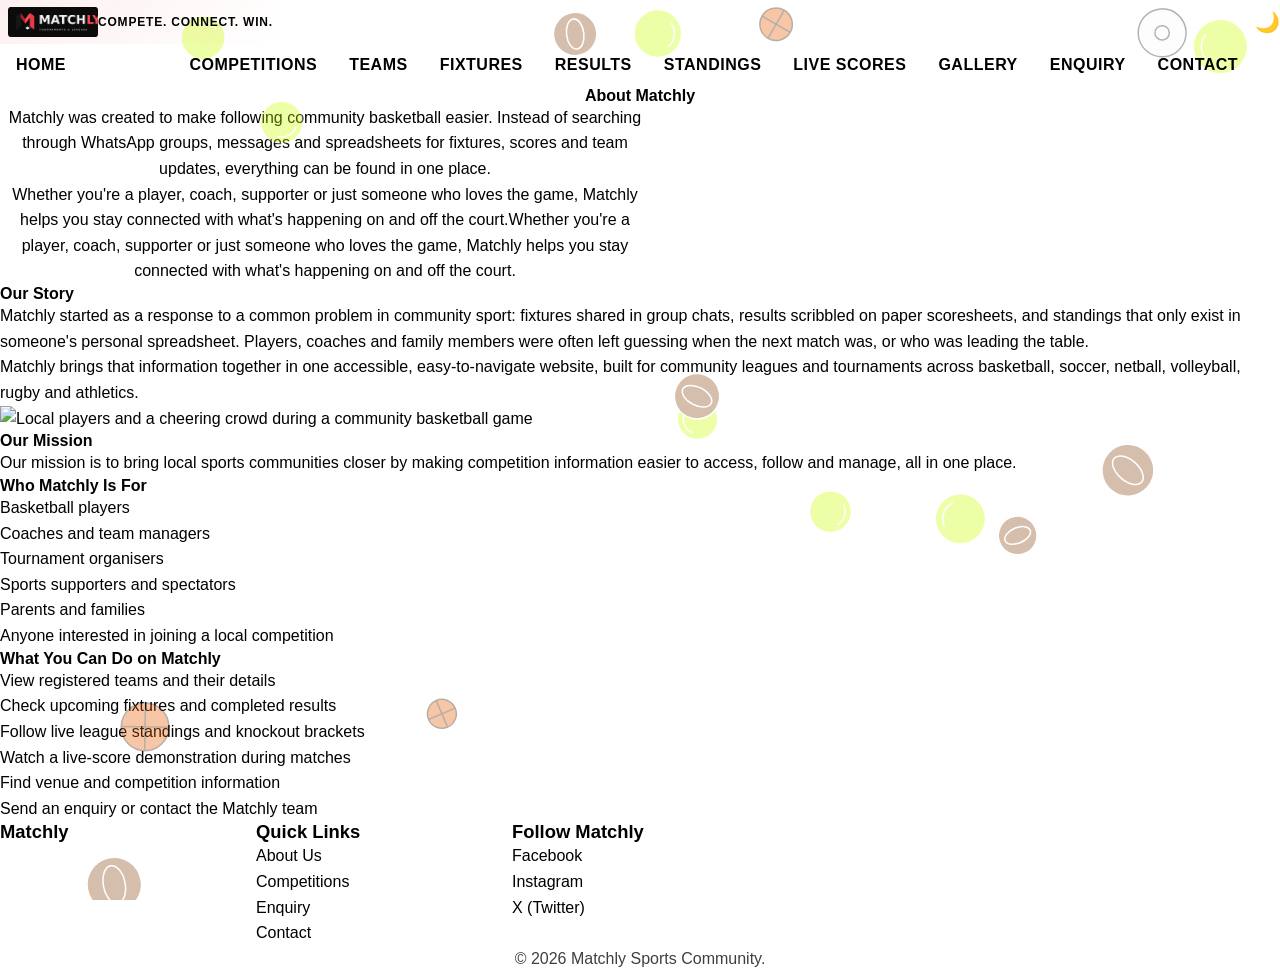
==== commit 690a5aae: "Update aboutUs.html" ====
--- a/HTML pages/aboutUs.html
+++ b/HTML pages/aboutUs.html
@@ -15,7 +15,7 @@
 
   <header class="site-header">
     <div class="logo">
-      <a href="aboutUs.html">
+      <a href="index.html">
         <img class="logo-mark" src="../Images/matchly.logo.png" alt="Matchly Logo" width="120" height="40" /> <p class="tagline">Compete. Connect. Win.</p>
       </a>
     </div>
@@ -65,7 +65,7 @@
 
     <section class="about-mission">
       <h2>Our Mission</h2>
-      <p>To make local sports competitions easier to follow, understand and manage, for everyone from first-time spectators to experienced team managers.</p>
+      <p>Our mission is to bring local sports communities closer by making competition information easier to access, follow and manage, all in one place.</p>
     </section>
 
     <section class="about-audience">
--- a/css/style.css
+++ b/css/style.css
@@ -61,53 +61,53 @@
 
 :root {
   /*  LIGHT MODE COLOURS */
-  --color-bg: #F8F1E5;
-  --color-surface: #FFFFFF;
-  --color-header-bg: #FFFFFF;
-  --color-footer-bg: #111111;
-  --color-footer-text: #F8F1E5;
-  --color-text: #111111;
-  --color-text-secondary: rgba(17, 17, 17, 0.7);
-  --color-border: #D9D9D9;
-  --color-primary: #E63A3A;
-  --color-primary-hover: #B4232C;
-
-  --shadow-sm: 0 1px 3px rgba(0, 0, 0, 0.08);
-  --shadow-md: 0 4px 14px rgba(0, 0, 0, 0.12);
-
-  --radius-sm: 4px;
-  --radius-md: 10px;
-  --radius-lg: 20px;
-
-  --space-xs: 0.5rem;
-  --space-sm: 1rem;
-  --space-md: 1.5rem;
-  --space-lg: 2.5rem;
-  --space-xl: 4rem;
-
-  --font-size-sm: 0.9rem;
-  --font-size-base: 1rem;
-  --font-size-lg: 1.25rem;
-  --font-size-xl: 2rem;
-  --font-size-xxl: 2.75rem;
-
-  --max-width: 1200px;
-  --transition-speed: 0.2s;
+  -color-bg: #F8F1E5;
+  -color-surface: #FFFFFF;
+  -color-header-bg: #FFFFFF;
+  -color-footer-bg: #111111;
+  -color-footer-text: #F8F1E5;
+  -color-text: #111111;
+  -color-text-secondary: rgba(17, 17, 17, 0.7);
+  -color-border: #D9D9D9;
+  -color-primary: #E63A3A;
+  -color-primary-hover: #B4232C;
+
+  -shadow-sm: 0 1px 3px rgba(0, 0, 0, 0.08);
+  -shadow-md: 0 4px 14px rgba(0, 0, 0, 0.12);
+
+  -radius-sm: 4px;
+  -radius-md: 10px;
+  -radius-lg: 20px;
+
+  -space-xs: 0.5rem;
+  -space-sm: 1rem;
+  -space-md: 1.5rem;
+  -space-lg: 2.5rem;
+  -space-xl: 4rem;
+
+  -font-size-sm: 0.9rem;
+  -font-size-base: 1rem;
+  -font-size-lg: 1.25rem;
+  -font-size-xl: 2rem;
+  -font-size-xxl: 2.75rem;
+
+  -max-width: 1200px;
+  -transition-speed: 0.2s;
 }
 
 /* ---- DARK MODE COLOURS ---- */
 /* Activated when <html data-theme="dark"> is set  */
 [data-theme="dark"] {
-  --color-bg: #0B0B0B;
-  --color-surface: #242424;
-  --color-header-bg: #171717;
-  --color-footer-bg: #171717;
-  --color-footer-text: #F5F5F5;
+  -color-bg: #0B0B0B;
+  -color-surface: #242424;
+  -color-header-bg: #171717;
+  -color-footer-bg: #171717;
+  -color-footer-text: #F5F5F5;
   --color-text: #F5F5F5;
-  --color-text-secondary: #B8B8B8;
-  --color-border: #333333;
-  --color-primary: #E63946;
-  --color-primary-hover: #FF4D5A;
+  color-text-secondary: #B8B8B8;
+  -color-border: #333333;
+  -color-primary: #E63946;
+  -color-primary-hover: #FF4D5A;
 
   --shadow-sm: 0 1px 3px rgba(0, 0, 0, 0.5);
   --shadow-md: 0 4px 16px rgba(0, 0, 0, 0.6);
